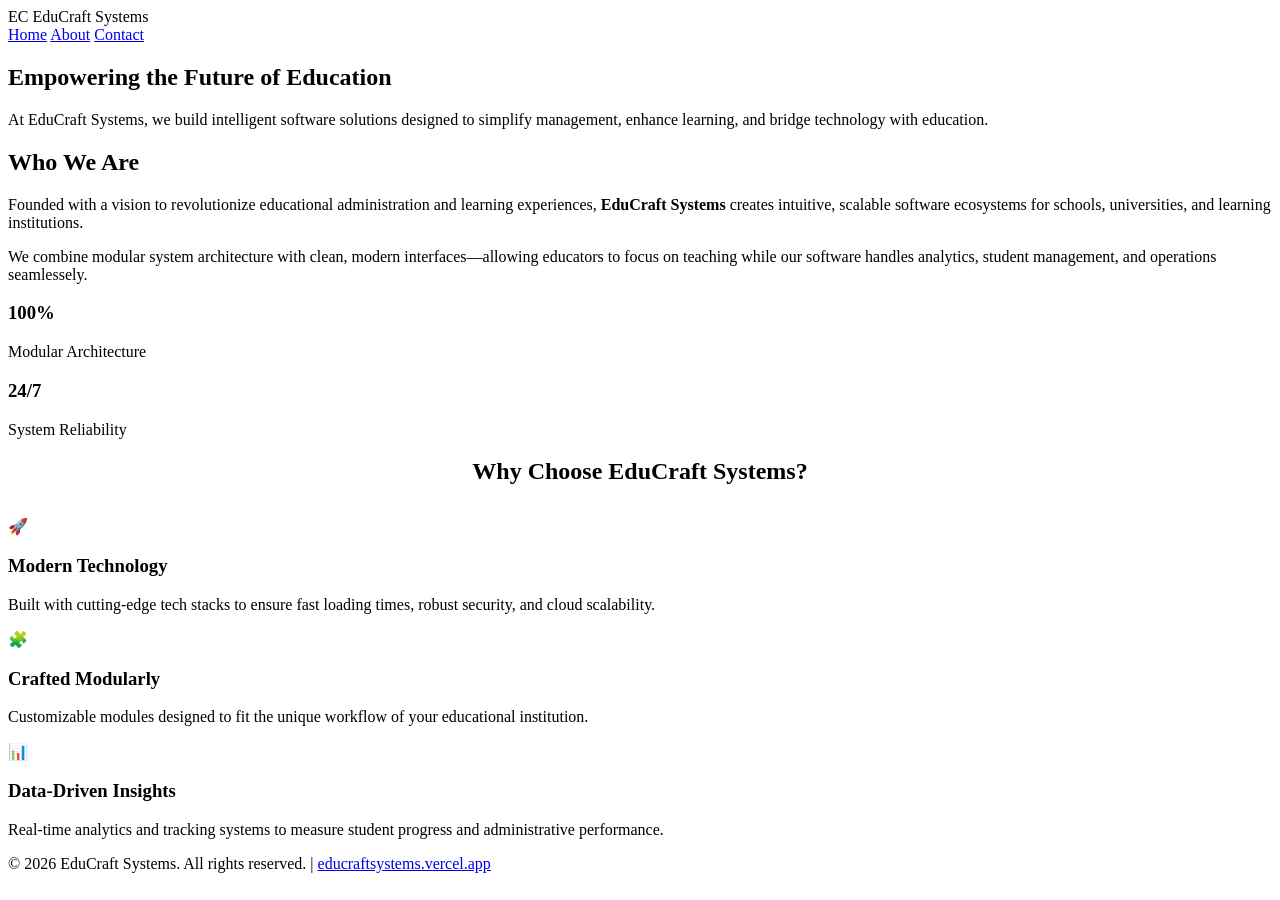
==== public/about.html @ 854ec106 "Add files via upload" ====
<!DOCTYPE html>
<html lang="en">
<head>
  <meta charset="UTF-8">
  <meta name="viewport" content="width=device-width, initial-scale=1.0">
  <title>About Us - EduCraft Systems</title>
  <link rel="stylesheet" href="style.css">
  <link rel="icon" type="image/svg+xml" href="favicon.svg">
</head>
<body>

  <!-- Navigation -->
  <header class="navbar">
    <div class="logo">
      <span class="logo-badge">EC</span> EduCraft <span style="color:var(--ec-blue)">Systems</span>
    </div>
    <nav>
      <a href="/">Home</a>
      <a href="/about" class="active">About</a>
      <a href="/contact">Contact</a>
    </nav>
  </header>

  <!-- Hero Section -->
  <section class="hero-about">
    <h1>Empowering the Future of Education</h1>
    <p>At EduCraft Systems, we build intelligent software solutions designed to simplify management, enhance learning, and bridge technology with education.</p>
  </section>

  <!-- Main Content Section -->
  <section class="container">
    <div class="about-grid">
      <div class="about-text">
        <h2>Who We Are</h2>
        <p>Founded with a vision to revolutionize educational administration and learning experiences, <strong>EduCraft Systems</strong> creates intuitive, scalable software ecosystems for schools, universities, and learning institutions.</p>
        <p>We combine modular system architecture with clean, modern interfaces—allowing educators to focus on teaching while our software handles analytics, student management, and operations seamlessely.</p>
      </div>
      <div class="about-stats">
        <div class="stat-card">
          <h3>100%</h3>
          <p>Modular Architecture</p>
        </div>
        <div class="stat-card">
          <h3>24/7</h3>
          <p>System Reliability</p>
        </div>
      </div>
    </div>
  </section>

  <!-- Core Values / Features -->
  <section class="features-section">
    <div class="container">
      <h2 style="text-align: center; margin-bottom: 2rem;">Why Choose EduCraft Systems?</h2>
      <div class="feature-cards">
        
        <div class="card">
          <div class="icon">🚀</div>
          <h3>Modern Technology</h3>
          <p>Built with cutting-edge tech stacks to ensure fast loading times, robust security, and cloud scalability.</p>
        </div>

        <div class="card">
          <div class="icon">🧩</div>
          <h3>Crafted Modularly</h3>
          <p>Customizable modules designed to fit the unique workflow of your educational institution.</p>
        </div>

        <div class="card">
          <div class="icon">📊</div>
          <h3>Data-Driven Insights</h3>
          <p>Real-time analytics and tracking systems to measure student progress and administrative performance.</p>
        </div>

      </div>
    </div>
  </section>

  <!-- Footer -->
  <footer>
    <p>© 2026 EduCraft Systems. All rights reserved. | <a href="https://educraftsystems.vercel.app" target="_blank">educraftsystems.vercel.app</a></p>
  </footer>

</body>
</html>
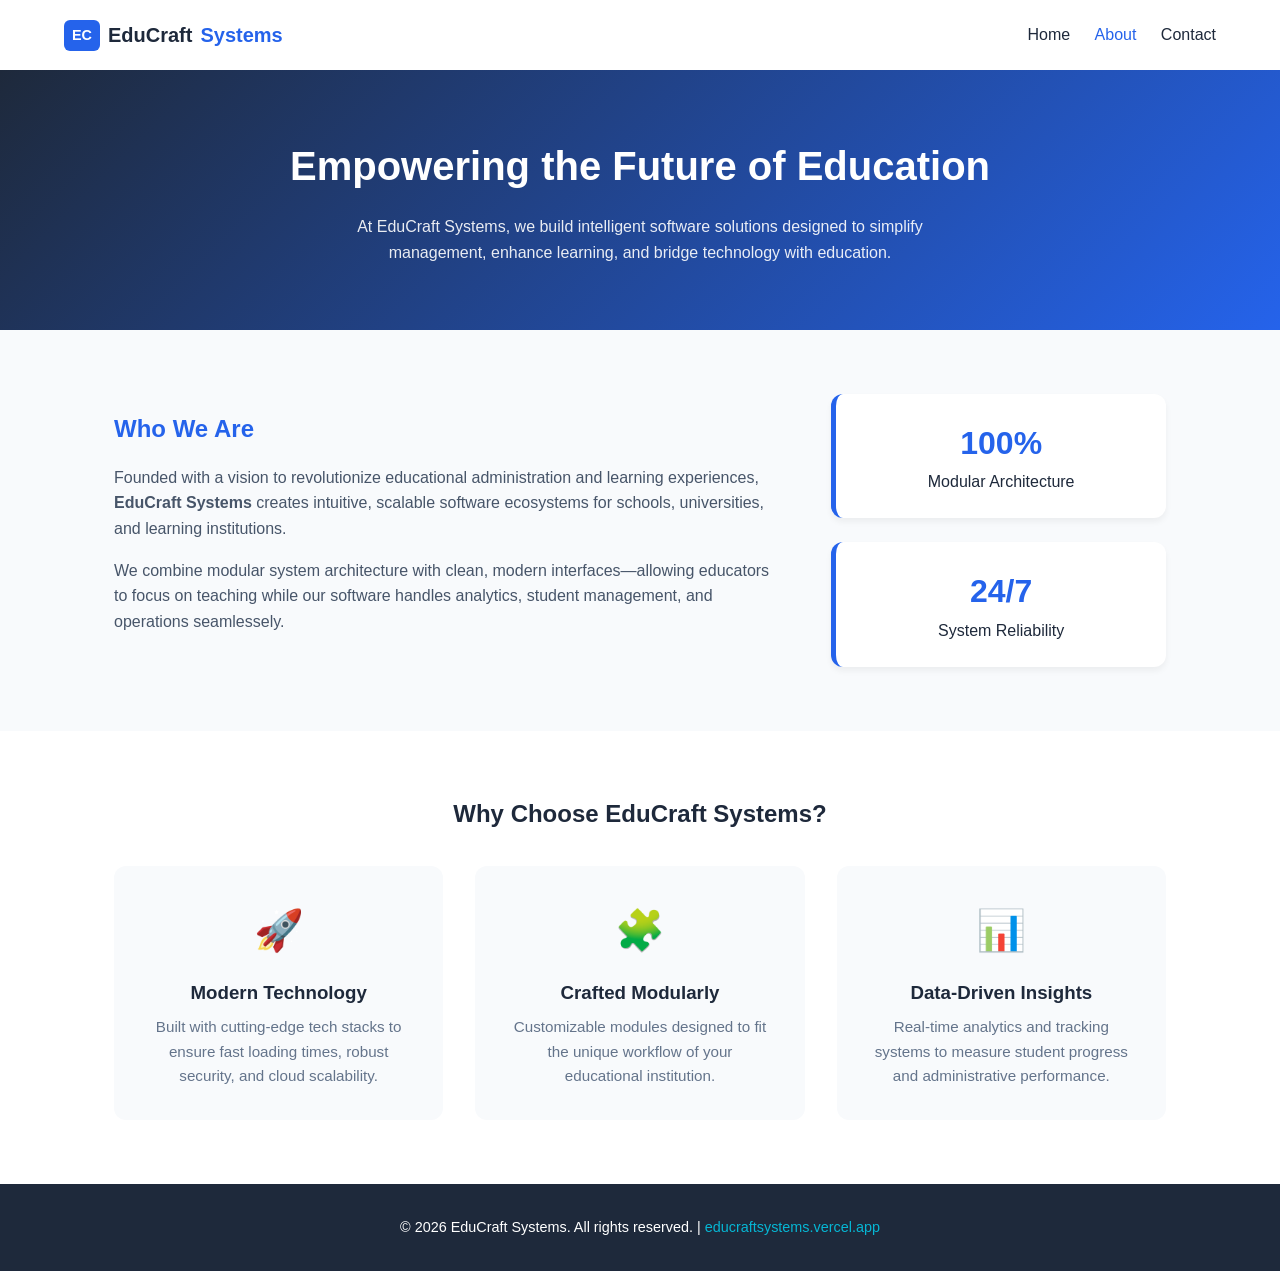
==== commit 97d048bb: "add about us" ====
--- a/public/about.html
+++ b/public/about.html
@@ -4,7 +4,7 @@
   <meta charset="UTF-8">
   <meta name="viewport" content="width=device-width, initial-scale=1.0">
   <title>About Us - EduCraft Systems</title>
-  <link rel="stylesheet" href="style.css">
+  <link rel="stylesheet" href="aboutsyle.css">
   <link rel="icon" type="image/svg+xml" href="favicon.svg">
 </head>
 <body>
--- a/public/aboutsyle.css
+++ b/public/aboutsyle.css
@@ -0,0 +1,177 @@
+:root {
+  --ec-blue: #2563EB;
+  --ec-dark: #1E293B;
+  --ec-light: #F8FAFC;
+  --ec-accent: #06B6D4;
+}
+
+* {
+  box-sizing: border-box;
+  margin: 0;
+  padding: 0;
+  font-family: 'Segoe UI', Tahoma, Geneva, Verdana, sans-serif;
+}
+
+body {
+  background-color: var(--ec-light);
+  color: var(--ec-dark);
+  line-height: 1.6;
+}
+
+/* Navigation */
+.navbar {
+  display: flex;
+  justify-content: space-between;
+  align-items: center;
+  padding: 1.2rem 5%;
+  background-color: #ffffff;
+  box-shadow: 0 2px 10px rgba(0,0,0,0.05);
+}
+
+.logo {
+  font-size: 1.25rem;
+  font-weight: bold;
+  display: flex;
+  align-items: center;
+  gap: 8px;
+}
+
+.logo-badge {
+  background-color: var(--ec-blue);
+  color: white;
+  padding: 4px 8px;
+  border-radius: 6px;
+  font-size: 0.9rem;
+}
+
+nav a {
+  margin-left: 20px;
+  text-decoration: none;
+  color: var(--ec-dark);
+  font-weight: 500;
+}
+
+nav a.active {
+  color: var(--ec-blue);
+}
+
+/* Hero */
+.hero-about {
+  text-align: center;
+  padding: 4rem 1rem;
+  background: linear-gradient(135deg, #1e293b 0%, #2563eb 100%);
+  color: white;
+}
+
+.hero-about h1 {
+  font-size: 2.5rem;
+  margin-bottom: 1rem;
+}
+
+.hero-about p {
+  max-width: 600px;
+  margin: 0 auto;
+  opacity: 0.9;
+}
+
+/* Layout Container */
+.container {
+  max-width: 1100px;
+  margin: 0 auto;
+  padding: 4rem 1.5rem;
+}
+
+.about-grid {
+  display: grid;
+  grid-template-columns: 2fr 1fr;
+  gap: 3rem;
+  align-items: center;
+}
+
+.about-text h2 {
+  margin-bottom: 1rem;
+  color: var(--ec-blue);
+}
+
+.about-text p {
+  margin-bottom: 1rem;
+  color: #475569;
+}
+
+.about-stats {
+  display: flex;
+  flex-direction: column;
+  gap: 1.5rem;
+}
+
+.stat-card {
+  background: white;
+  padding: 1.5rem;
+  border-radius: 12px;
+  border-left: 5px solid var(--ec-blue);
+  box-shadow: 0 4px 6px rgba(0,0,0,0.05);
+  text-align: center;
+}
+
+.stat-card h3 {
+  font-size: 2rem;
+  color: var(--ec-blue);
+}
+
+/* Feature Cards */
+.features-section {
+  background-color: #ffffff;
+}
+
+.feature-cards {
+  display: grid;
+  grid-template-columns: repeat(auto-fit, minmax(280px, 1fr));
+  gap: 2rem;
+}
+
+.card {
+  padding: 2rem;
+  background: var(--ec-light);
+  border-radius: 12px;
+  text-align: center;
+  transition: transform 0.2s ease;
+}
+
+.card:hover {
+  transform: translateY(-5px);
+}
+
+.card .icon {
+  font-size: 2.5rem;
+  margin-bottom: 1rem;
+}
+
+.card h3 {
+  margin-bottom: 0.5rem;
+}
+
+.card p {
+  color: #64748b;
+  font-size: 0.95rem;
+}
+
+/* Footer */
+footer {
+  text-align: center;
+  padding: 2rem;
+  background-color: var(--ec-dark);
+  color: white;
+  font-size: 0.9rem;
+}
+
+footer a {
+  color: var(--ec-accent);
+  text-decoration: none;
+}
+
+/* Mobile Responsiveness */
+@media (max-width: 768px) {
+  .about-grid {
+    grid-template-columns: 1fr;
+  }
+}
